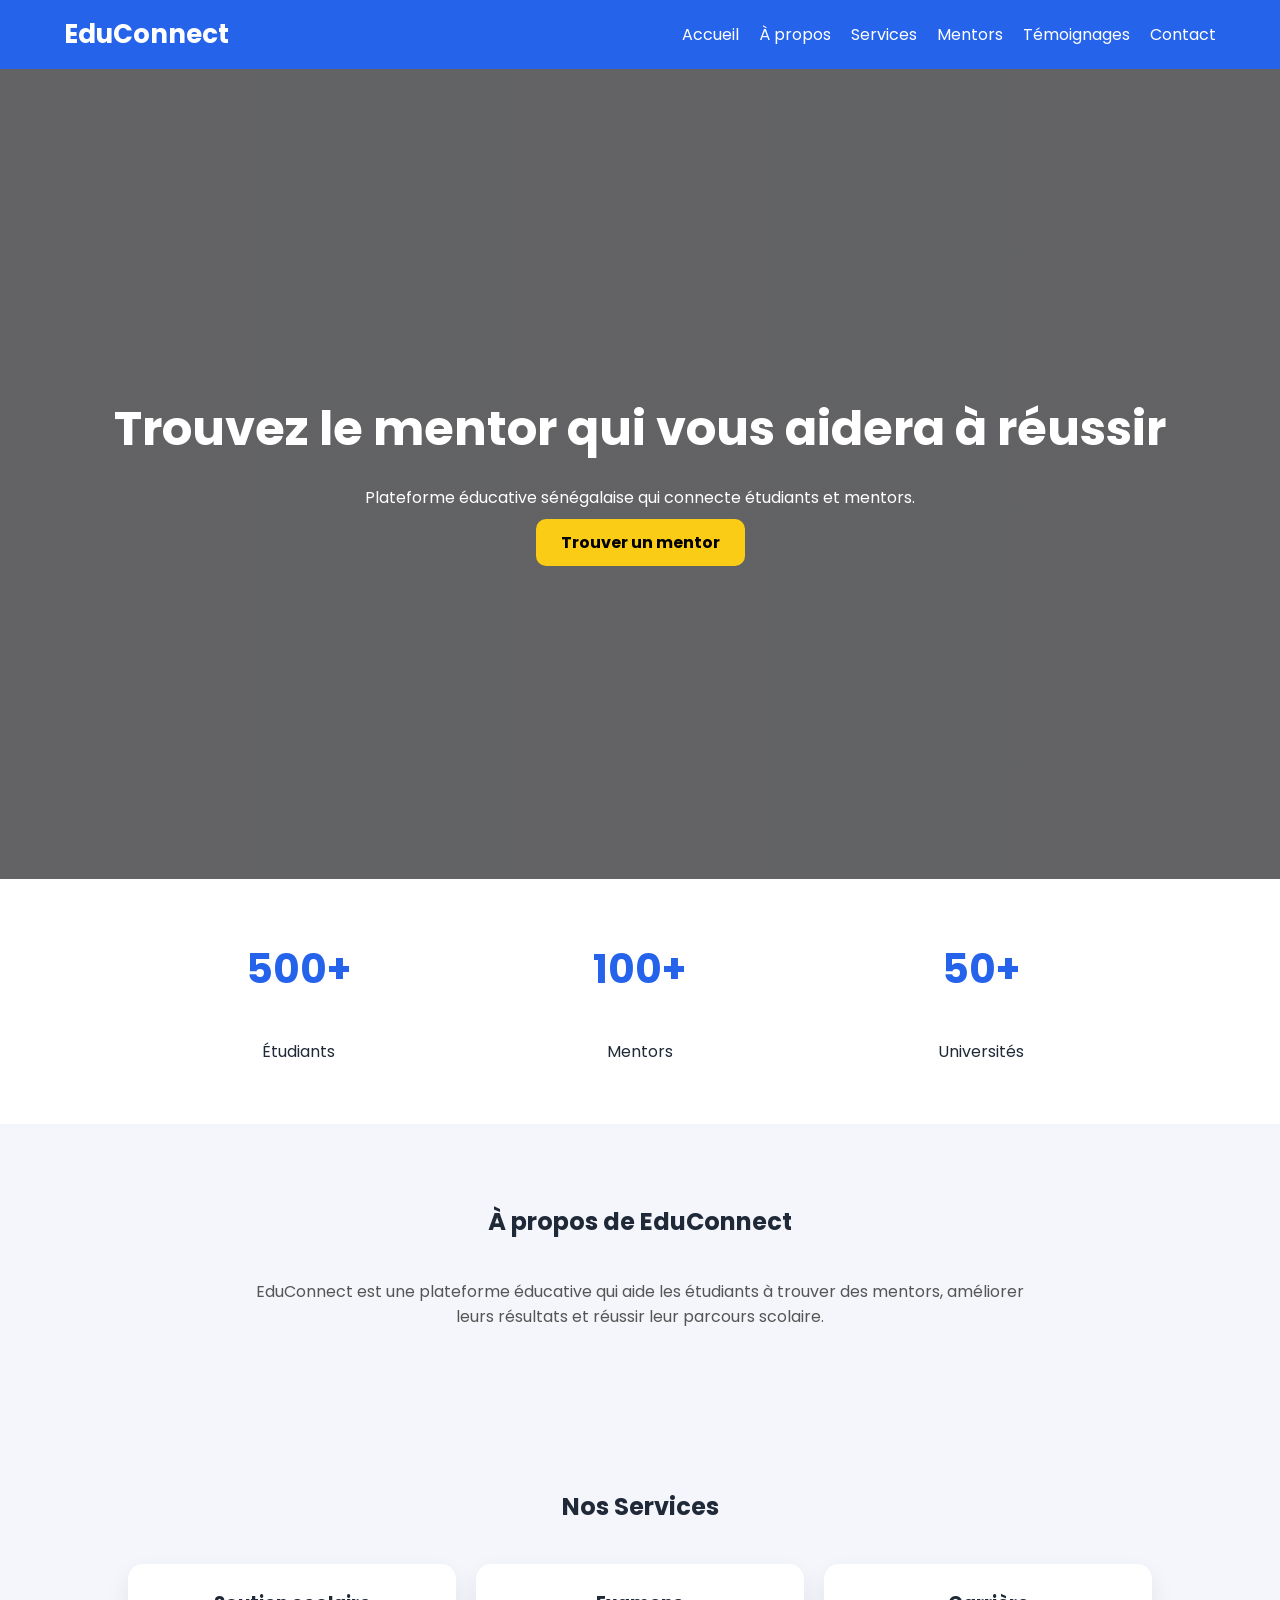
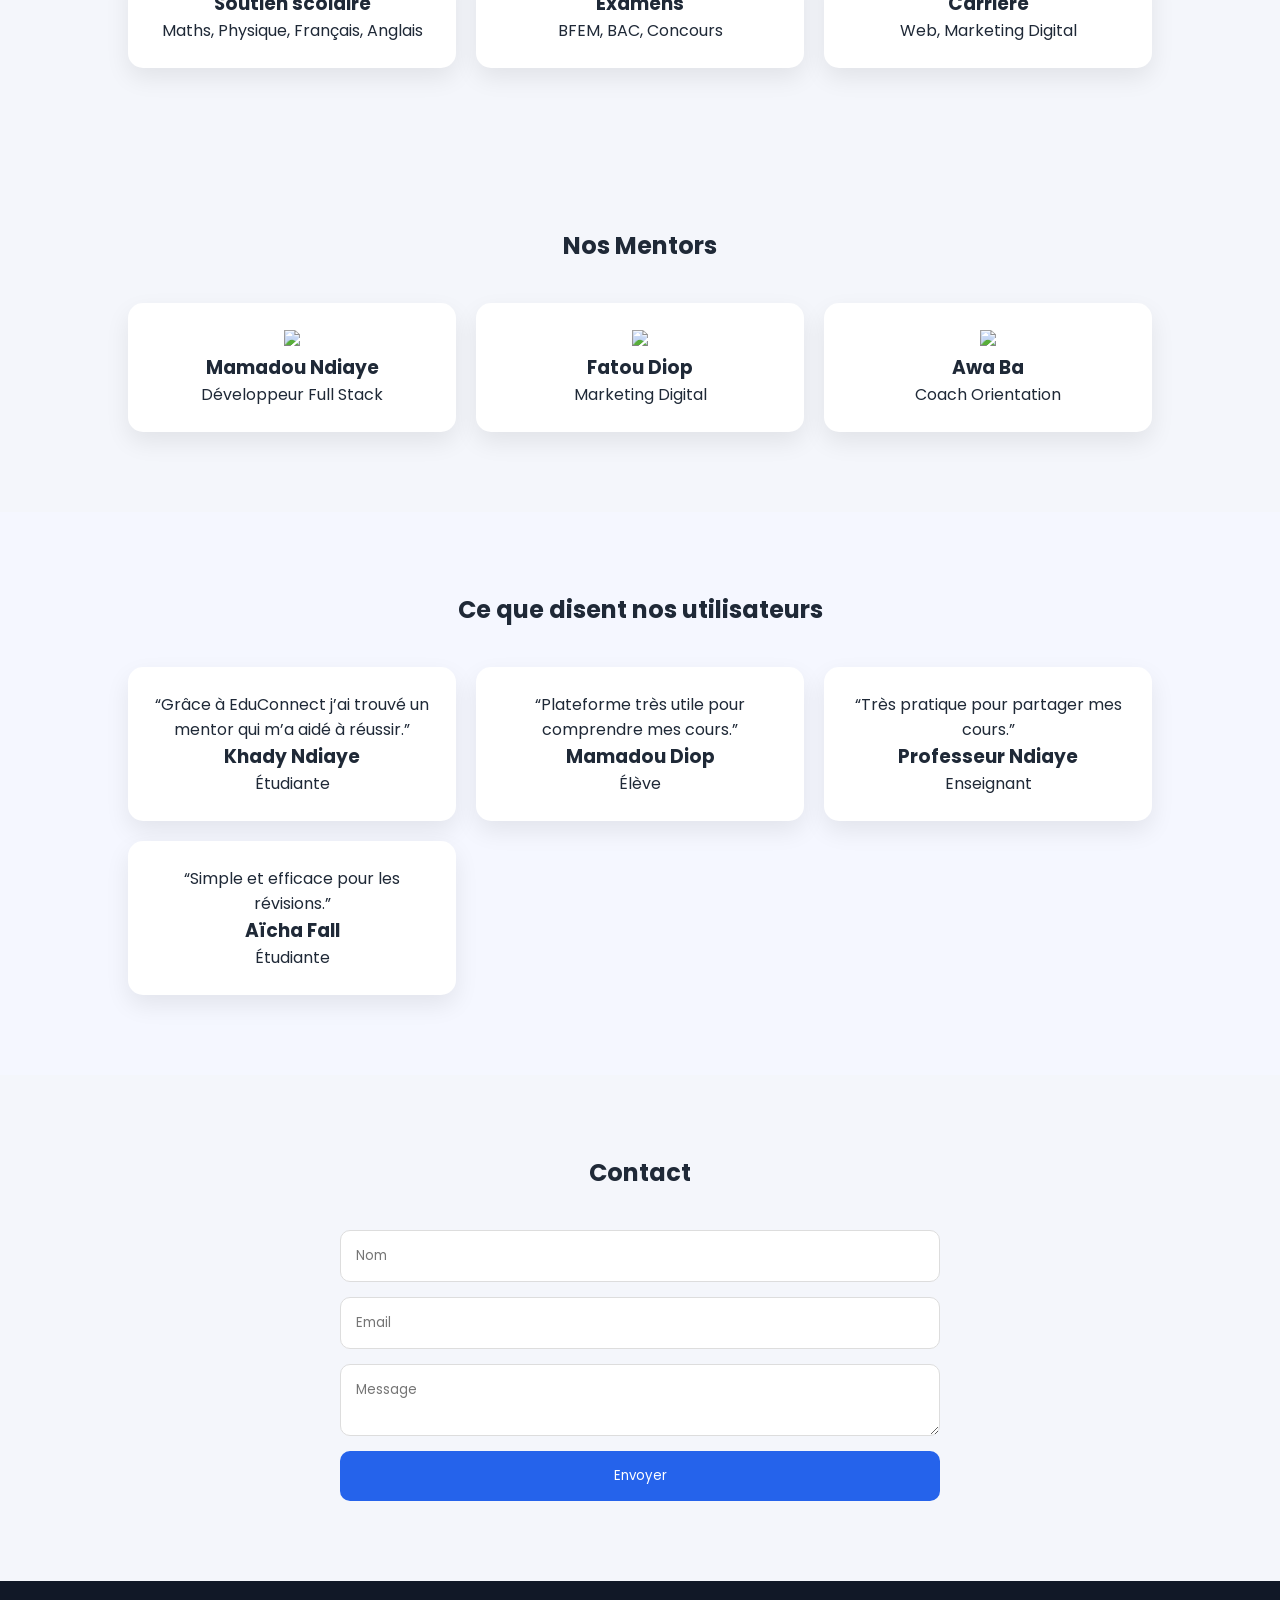
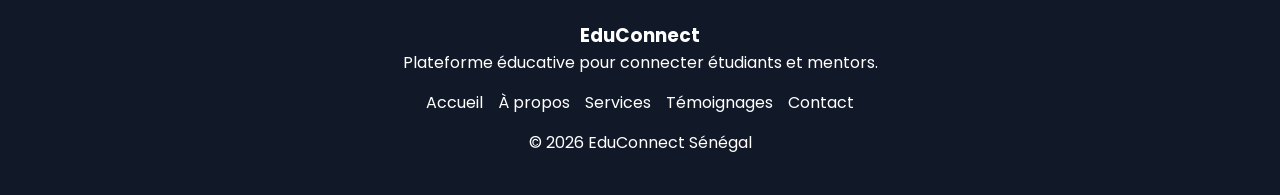
==== index.html @ 2f519e0b "Ajout du css , js et index complet" ====
<!DOCTYPE html>
<html lang="fr">
<head>
<meta charset="UTF-8">
<meta name="viewport" content="width=device-width, initial-scale=1.0">
<title>EduConnect - Accueil</title>

<link rel="stylesheet" href="css/style.css">
<link href="https://fonts.googleapis.com/css2?family=Poppins:wght@300;400;600;700&display=swap" rel="stylesheet">
</head>

<body>

<header>
    <nav>
        <div class="logo">EduConnect</div>

        <ul>
            <li><a href="#accueil">Accueil</a></li>
            <li><a href="#apropos">À propos</a></li>
            <li><a href="#services">Services</a></li>
            <li><a href="#mentors">Mentors</a></li>
            <li><a href="#temoignages">Témoignages</a></li>
            <li><a href="#contact">Contact</a></li>
        </ul>
    </nav>
</header>

<!-- HERO -->
<section class="hero" id="accueil">
    <div class="hero-content">
        <h1>Trouvez le mentor qui vous aidera à réussir</h1>
        <p>Plateforme éducative sénégalaise qui connecte étudiants et mentors.</p>
        <a href="#contact" class="btn">Trouver un mentor</a>
    </div>
</section>

<!-- STATS -->
<section class="stats">
    <div class="stat"><h2>500+</h2><p>Étudiants</p></div>
    <div class="stat"><h2>100+</h2><p>Mentors</p></div>
    <div class="stat"><h2>50+</h2><p>Universités</p></div>
</section>

<!-- À PROPOS -->
<section id="apropos">
    <h2>À propos de EduConnect</h2>
    <p style="max-width:800px;margin:auto;text-align:center;color:#555;">
        EduConnect est une plateforme éducative qui aide les étudiants à trouver des mentors,
        améliorer leurs résultats et réussir leur parcours scolaire.
    </p>
</section>

<!-- SERVICES -->
<section id="services">
    <h2>Nos Services</h2>

    <div class="cards">
        <div class="card">
            <h3>Soutien scolaire</h3>
            <p>Maths, Physique, Français, Anglais</p>
        </div>

        <div class="card">
            <h3>Examens</h3>
            <p>BFEM, BAC, Concours</p>
        </div>

        <div class="card">
            <h3>Carrière</h3>
            <p>Web, Marketing Digital</p>
        </div>
    </div>
</section>

<!-- MENTORS -->
<section id="mentors">
    <h2>Nos Mentors</h2>

    <div class="cards">
        <div class="card">
            <img src="https://via.placeholder.com/200">
            <h3>Mamadou Ndiaye</h3>
            <p>Développeur Full Stack</p>
        </div>

        <div class="card">
            <img src="https://via.placeholder.com/200">
            <h3>Fatou Diop</h3>
            <p>Marketing Digital</p>
        </div>

        <div class="card">
            <img src="https://via.placeholder.com/200">
            <h3>Awa Ba</h3>
            <p>Coach Orientation</p>
        </div>
    </div>
</section>

<!-- TÉMOIGNAGES -->
<section id="temoignages" class="temoignages">

    <h2>Ce que disent nos utilisateurs</h2>

    <div class="temoignages-grid">

        <div class="temoignage-card">
            <p>“Grâce à EduConnect j’ai trouvé un mentor qui m’a aidé à réussir.”</p>
            <h3>Khady Ndiaye</h3>
            <span>Étudiante</span>
        </div>

        <div class="temoignage-card">
            <p>“Plateforme très utile pour comprendre mes cours.”</p>
            <h3>Mamadou Diop</h3>
            <span>Élève</span>
        </div>

        <div class="temoignage-card">
            <p>“Très pratique pour partager mes cours.”</p>
            <h3>Professeur Ndiaye</h3>
            <span>Enseignant</span>
        </div>

        <div class="temoignage-card">
            <p>“Simple et efficace pour les révisions.”</p>
            <h3>Aïcha Fall</h3>
            <span>Étudiante</span>
        </div>

    </div>
</section>

<!-- CONTACT -->
<section id="contact">
    <h2>Contact</h2>

    <form>
        <input type="text" placeholder="Nom">
        <input type="email" placeholder="Email">
        <textarea placeholder="Message"></textarea>
        <button type="submit">Envoyer</button>
    </form>
</section>

<!-- FOOTER -->
<footer>
    <div class="footer-content">
        <h3>EduConnect</h3>
        <p>Plateforme éducative pour connecter étudiants et mentors.</p>

        <div class="footer-links">
            <a href="#accueil">Accueil</a>
            <a href="#apropos">À propos</a>
            <a href="#services">Services</a>
            <a href="#temoignages">Témoignages</a>
            <a href="#contact">Contact</a>
        </div>

        <p class="copyright">
            © 2026 EduConnect Sénégal
        </p>
    </div>
</footer>

</body>
</html>
---- css/style.css ----
*{
margin:0;
padding:0;
box-sizing:border-box;
font-family:'Poppins',sans-serif;
scroll-behavior:smooth;
}

body{
background:#f4f6fb;
color:#1f2937;
}

/* NAV */
header{
background:#2563eb;
padding:15px 5%;
position:sticky;
top:0;
z-index:1000;
}

nav{
display:flex;
justify-content:space-between;
align-items:center;
}

.logo{
color:white;
font-size:26px;
font-weight:700;
}

nav ul{
display:flex;
list-style:none;
gap:20px;
}

nav a{
color:white;
text-decoration:none;
}

nav a:hover{
color:#facc15;
}

/* HERO */
.hero{
height:90vh;
display:flex;
align-items:center;
justify-content:center;
text-align:center;
padding:20px;
background:
linear-gradient(rgba(0,0,0,0.6),rgba(0,0,0,0.6)),
url('https://images.unsplash.com/photo-1523240795612-9a054b0db644');
background-size:cover;
color:white;
}

.hero h1{
font-size:48px;
}

.hero p{
margin:20px 0;
}

.btn{
background:#facc15;
padding:12px 25px;
border-radius:10px;
text-decoration:none;
color:black;
font-weight:bold;
}

/* SECTIONS */
section{
padding:80px 10%;
}

section h2{
text-align:center;
margin-bottom:40px;
}

/* CARDS */
.cards{
display:grid;
grid-template-columns:repeat(auto-fit,minmax(250px,1fr));
gap:20px;
}

.card{
background:white;
padding:25px;
border-radius:15px;
box-shadow:0 10px 25px rgba(0,0,0,0.08);
text-align:center;
}

/* STATS */
.stats{
display:grid;
grid-template-columns:repeat(auto-fit,minmax(200px,1fr));
background:white;
padding:60px 10%;
text-align:center;
}

.stat h2{
color:#2563eb;
font-size:40px;
}

/* TESTIMONIALS */
.temoignages{
background:#f5f7ff;
text-align:center;
}

.temoignages-grid{
display:grid;
grid-template-columns:repeat(auto-fit,minmax(250px,1fr));
gap:20px;
}

.temoignage-card{
background:white;
padding:25px;
border-radius:15px;
box-shadow:0 10px 25px rgba(0,0,0,0.08);
}

/* FORM */
form{
display:flex;
flex-direction:column;
gap:15px;
max-width:600px;
margin:auto;
}

input,textarea{
padding:15px;
border:1px solid #ddd;
border-radius:10px;
}

button{
background:#2563eb;
color:white;
padding:15px;
border:none;
border-radius:10px;
cursor:pointer;
}

/* FOOTER */
footer{
background:#111827;
color:white;
text-align:center;
padding:40px;
}

.footer-links{
display:flex;
justify-content:center;
gap:15px;
flex-wrap:wrap;
margin:15px 0;
}

.footer-links a{
color:white;
text-decoration:none;
}

.footer-links a:hover{
color:#facc15;
}
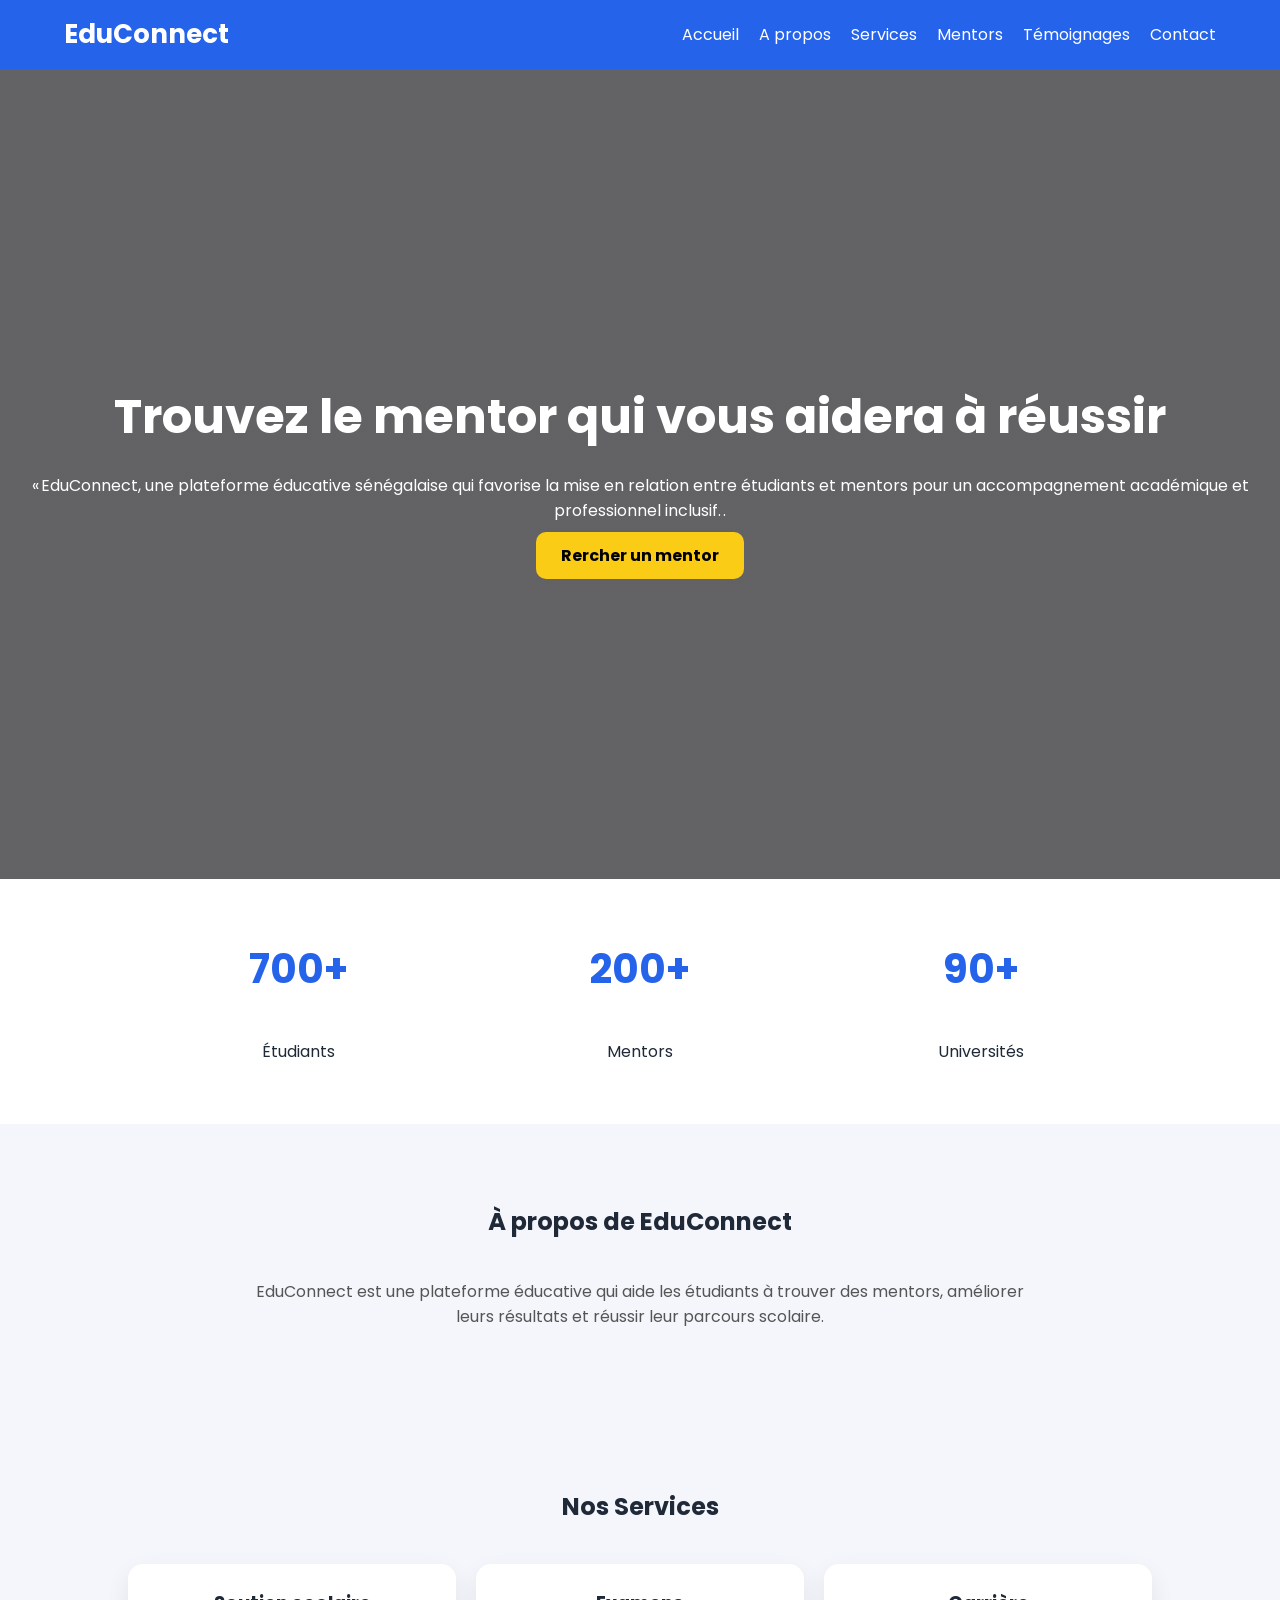
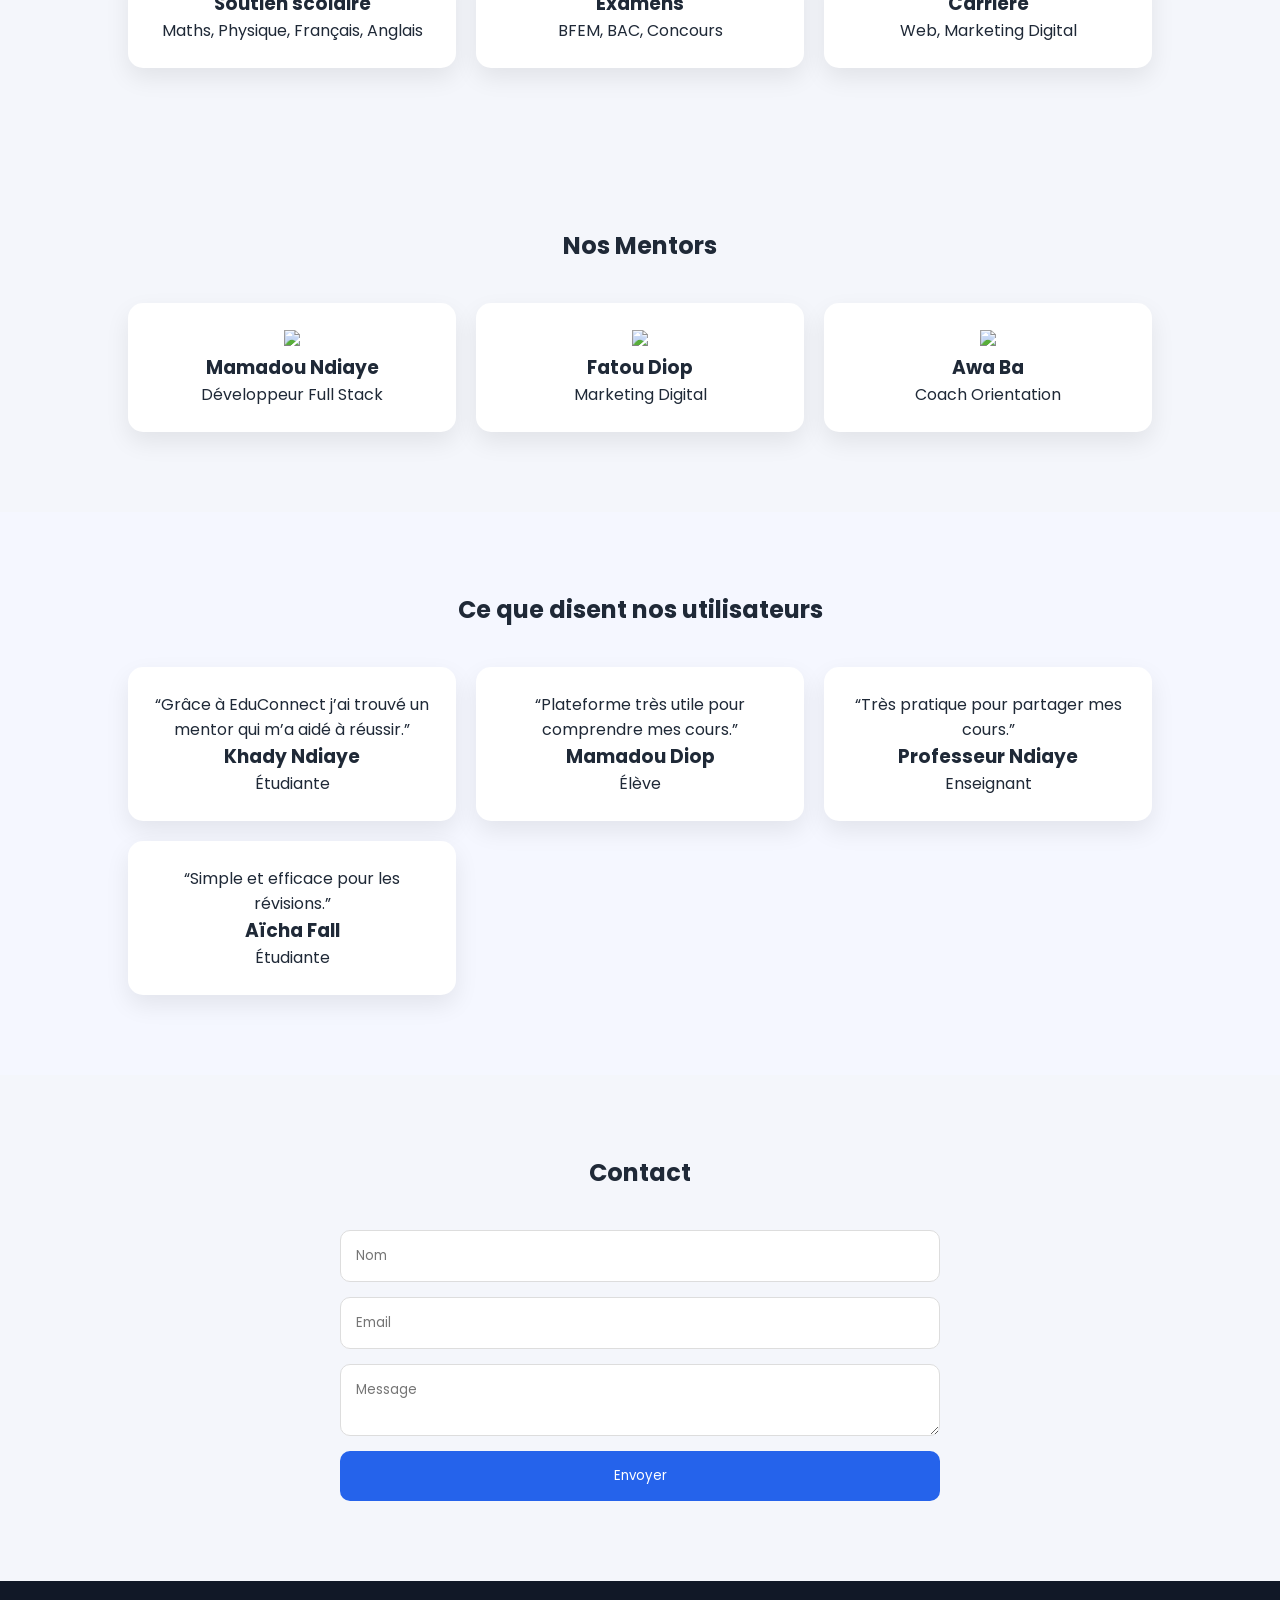
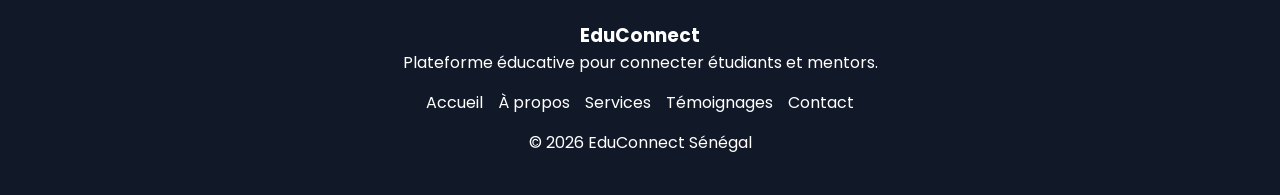
==== commit 8da54f2d: "modification de la section index.html et du css" ====
--- a/index.html
+++ b/index.html
@@ -3,7 +3,7 @@
 <head>
 <meta charset="UTF-8">
 <meta name="viewport" content="width=device-width, initial-scale=1.0">
-<title>EduConnect - Accueil</title>
+<title>EduConnect - Accueil-Bienvenue</title>
 
 <link rel="stylesheet" href="css/style.css">
 <link href="https://fonts.googleapis.com/css2?family=Poppins:wght@300;400;600;700&display=swap" rel="stylesheet">
@@ -17,7 +17,7 @@
 
         <ul>
             <li><a href="#accueil">Accueil</a></li>
-            <li><a href="#apropos">À propos</a></li>
+            <li><a href="#apropos">A propos</a></li>
             <li><a href="#services">Services</a></li>
             <li><a href="#mentors">Mentors</a></li>
             <li><a href="#temoignages">Témoignages</a></li>
@@ -30,16 +30,16 @@
 <section class="hero" id="accueil">
     <div class="hero-content">
         <h1>Trouvez le mentor qui vous aidera à réussir</h1>
-        <p>Plateforme éducative sénégalaise qui connecte étudiants et mentors.</p>
-        <a href="#contact" class="btn">Trouver un mentor</a>
+        <p>« EduConnect, une plateforme éducative sénégalaise qui favorise la mise en relation entre étudiants et mentors pour un accompagnement académique et professionnel inclusif. .</p>
+        <a href="#contact" class="btn">Rercher un mentor</a>
     </div>
 </section>
 
 <!-- STATS -->
 <section class="stats">
-    <div class="stat"><h2>500+</h2><p>Étudiants</p></div>
-    <div class="stat"><h2>100+</h2><p>Mentors</p></div>
-    <div class="stat"><h2>50+</h2><p>Universités</p></div>
+    <div class="stat"><h2>700+</h2><p>Étudiants</p></div>
+    <div class="stat"><h2>200+</h2><p>Mentors</p></div>
+    <div class="stat"><h2>90+</h2><p>Universités</p></div>
 </section>
 
 <!-- À PROPOS -->
--- a/css/style.css
+++ b/css/style.css
@@ -184,4 +184,34 @@
 
 .footer-links a:hover{
 color:#facc15;
+}
+
+/* RESPONSIVE - MOBILE */
+@media (max-width: 768px) {
+nav{
+flex-direction:column;
+gap:15px;
+}
+
+nav ul{
+flex-wrap:wrap;
+justify-content:center;
+gap:12px;
+}
+
+.hero h1{
+font-size:32px;
+}
+
+.hero p{
+font-size:15px;
+}
+
+section{
+padding:50px 6%;
+}
+
+.stats{
+padding:40px 6%;
+}
 }
